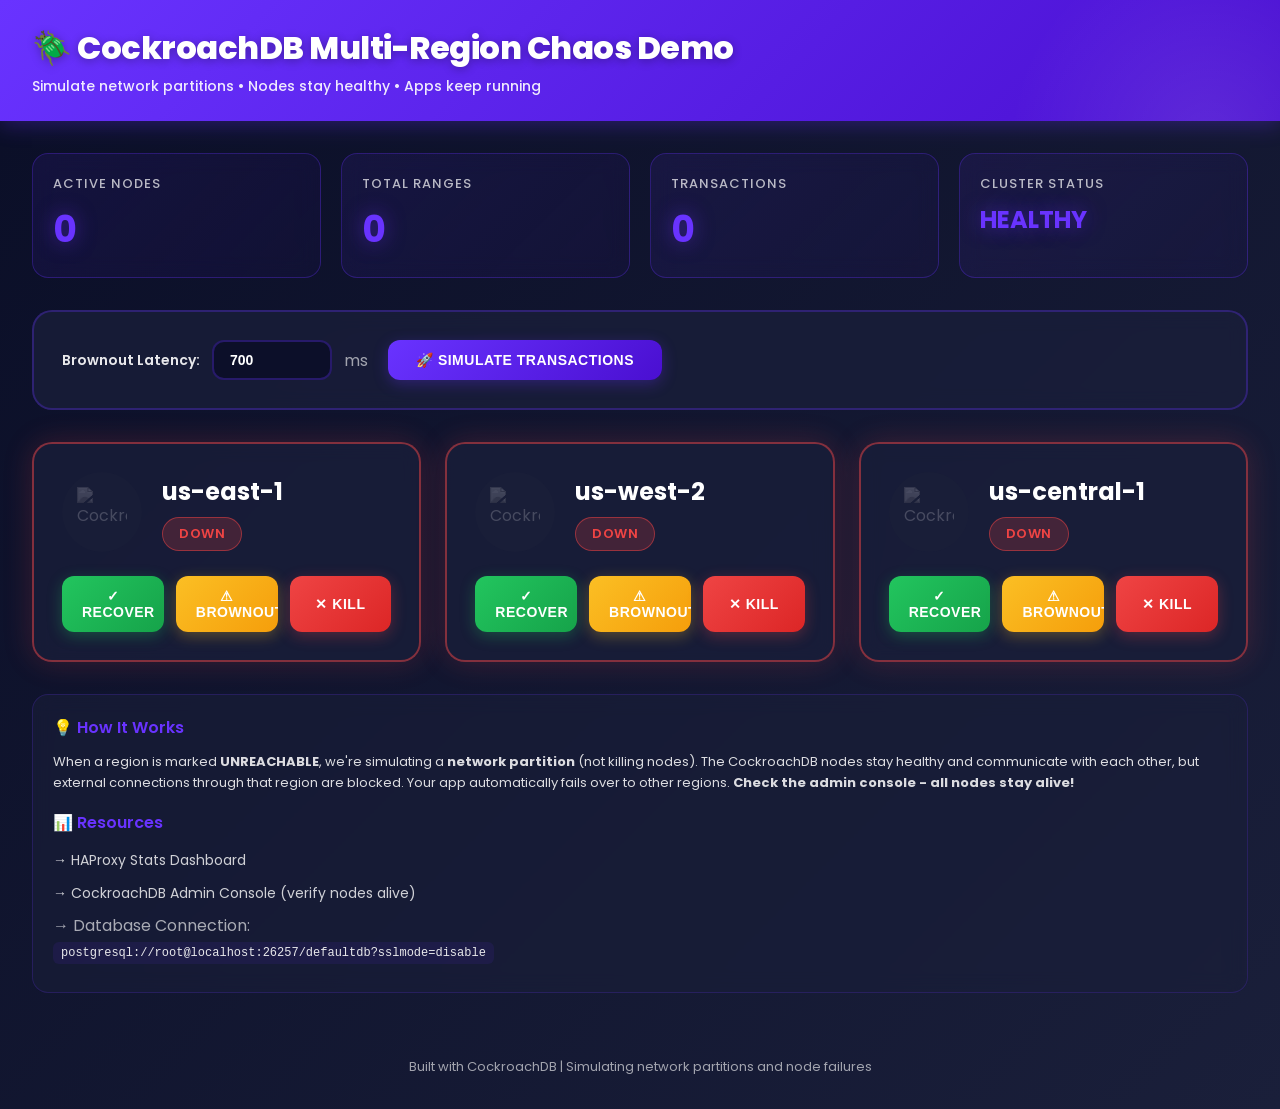
==== backend/static/index.html @ 19d1ca4c "initial commit" ====
<!doctype html>
<html lang="en">
<head>
  <meta charset="utf-8"/>
  <meta name="viewport" content="width=device-width, initial-scale=1"/>
  <title>CockroachDB Multi-Region Chaos Demo</title>
  <link rel="icon" type="image/x-icon" href="/static/favicon.ico">
  <link rel="icon" type="image/svg+xml" href="/static/roach-logo.svg">
  <link rel="preconnect" href="https://fonts.googleapis.com">
  <link href="https://fonts.googleapis.com/css2?family=Poppins:wght@400;500;600;700;800&display=swap" rel="stylesheet">
  <style>
    * { margin: 0; padding: 0; box-sizing: border-box; }
    
    body { 
      font-family: 'Poppins', -apple-system, BlinkMacSystemFont, 'Segoe UI', sans-serif;
      background: linear-gradient(135deg, #0a0e27 0%, #1a1f3a 100%);
      color: #ffffff;
      min-height: 100vh;
      overflow-x: hidden;
    }
    
    .header {
      background: linear-gradient(135deg, #6933FF 0%, #4a0fd1 100%);
      padding: 24px 32px;
      box-shadow: 0 4px 20px rgba(105, 51, 255, 0.3);
      position: relative;
      overflow: hidden;
    }
    
    .header::before {
      content: '';
      position: absolute;
      top: -50%;
      right: -10%;
      width: 400px;
      height: 400px;
      background: radial-gradient(circle, rgba(255,255,255,0.1) 0%, transparent 70%);
      border-radius: 50%;
    }
    
    .header-content {
      max-width: 1400px;
      margin: 0 auto;
      display: flex;
      justify-content: space-between;
      align-items: center;
      position: relative;
      z-index: 1;
    }
    
    .header h1 {
      font-size: 32px;
      font-weight: 800;
      letter-spacing: -0.5px;
      text-shadow: 0 2px 10px rgba(0,0,0,0.3);
    }
    
    .header .subtitle {
      font-size: 14px;
      opacity: 0.9;
      font-weight: 500;
      margin-top: 4px;
    }
    
    .container {
      max-width: 1400px;
      margin: 0 auto;
      padding: 32px;
    }
    
    .metrics-bar {
      display: grid;
      grid-template-columns: repeat(auto-fit, minmax(200px, 1fr));
      gap: 20px;
      margin-bottom: 32px;
    }
    
    .metric-card {
      background: linear-gradient(135deg, rgba(105, 51, 255, 0.1) 0%, rgba(74, 15, 209, 0.05) 100%);
      border: 1px solid rgba(105, 51, 255, 0.3);
      border-radius: 16px;
      padding: 20px;
      backdrop-filter: blur(10px);
      transition: all 0.3s ease;
    }
    
    .metric-card:hover {
      transform: translateY(-2px);
      box-shadow: 0 8px 25px rgba(105, 51, 255, 0.2);
      border-color: rgba(105, 51, 255, 0.6);
    }
    
    .metric-label {
      font-size: 13px;
      font-weight: 500;
      opacity: 0.7;
      text-transform: uppercase;
      letter-spacing: 1px;
      margin-bottom: 8px;
    }
    
    .metric-value {
      font-size: 36px;
      font-weight: 700;
      color: #6933FF;
      text-shadow: 0 0 20px rgba(105, 51, 255, 0.5);
    }
    
    .regions-grid {
      display: grid;
      grid-template-columns: repeat(auto-fit, minmax(380px, 1fr));
      gap: 24px;
      margin-bottom: 32px;
    }
    
    .region-card {
      background: rgba(26, 31, 58, 0.8);
      border: 2px solid rgba(105, 51, 255, 0.2);
      border-radius: 20px;
      padding: 28px;
      transition: all 0.4s ease;
      position: relative;
      overflow: hidden;
      backdrop-filter: blur(10px);
    }
    
    .region-card::before {
      content: '';
      position: absolute;
      top: -50%;
      left: -50%;
      width: 200%;
      height: 200%;
      background: radial-gradient(circle, rgba(105, 51, 255, 0.1) 0%, transparent 70%);
      opacity: 0;
      transition: opacity 0.4s ease;
    }
    
    .region-card:hover::before {
      opacity: 1;
    }
    
    .region-card.status-up {
      border-color: rgba(34, 197, 94, 0.5);
      box-shadow: 0 0 30px rgba(34, 197, 94, 0.2);
    }
    
    .region-card.status-down {
      border-color: rgba(239, 68, 68, 0.5);
      box-shadow: 0 0 30px rgba(239, 68, 68, 0.2);
    }
    
    .region-card.status-degraded {
      border-color: rgba(251, 191, 36, 0.5);
      box-shadow: 0 0 30px rgba(251, 191, 36, 0.2);
    }
    
    .region-header {
      display: flex;
      align-items: center;
      gap: 20px;
      margin-bottom: 24px;
      position: relative;
      z-index: 1;
    }
    
    .roach-container {
      width: 80px;
      height: 80px;
      display: flex;
      align-items: center;
      justify-content: center;
      background: rgba(105, 51, 255, 0.1);
      border-radius: 50%;
      transition: all 0.4s ease;
      position: relative;
    }
    
    .roach-container::before {
      content: '';
      position: absolute;
      inset: -4px;
      border-radius: 50%;
      background: linear-gradient(135deg, rgba(105, 51, 255, 0.5), rgba(34, 197, 94, 0.5));
      opacity: 0;
      transition: opacity 0.4s ease;
      animation: pulse 2s infinite;
    }
    
    .status-up .roach-container::before {
      opacity: 1;
      background: linear-gradient(135deg, rgba(34, 197, 94, 0.5), rgba(34, 197, 94, 0.8));
    }
    
    .status-down .roach-container {
      opacity: 0.4;
      filter: grayscale(1);
    }
    
    .status-degraded .roach-container::before {
      opacity: 1;
      background: linear-gradient(135deg, rgba(251, 191, 36, 0.5), rgba(251, 191, 36, 0.8));
    }
    
    @keyframes pulse {
      0%, 100% { transform: scale(1); opacity: 0.8; }
      50% { transform: scale(1.1); opacity: 0.4; }
    }
    
    @keyframes shake {
      0%, 100% { transform: translateX(0); }
      25% { transform: translateX(-10px) rotate(-5deg); }
      75% { transform: translateX(10px) rotate(5deg); }
    }
    
    .region-card.killing .roach-container {
      animation: shake 0.5s infinite;
    }
    
    .roach-icon {
      width: 50px;
      height: 50px;
      transition: all 0.4s ease;
    }
    
    .status-up .roach-icon {
      filter: drop-shadow(0 0 10px rgba(34, 197, 94, 0.8));
    }
    
    .status-down .roach-icon {
      filter: grayscale(1) opacity(0.5);
    }
    
    .status-degraded .roach-icon {
      filter: drop-shadow(0 0 10px rgba(251, 191, 36, 0.8));
    }
    
    .region-info {
      flex: 1;
    }
    
    .region-name {
      font-size: 24px;
      font-weight: 700;
      margin-bottom: 8px;
    }
    
    .region-status {
      display: inline-block;
      padding: 6px 16px;
      border-radius: 20px;
      font-size: 13px;
      font-weight: 600;
      text-transform: uppercase;
      letter-spacing: 0.5px;
    }
    
    .region-status.up {
      background: rgba(34, 197, 94, 0.2);
      color: #22c55e;
      border: 1px solid rgba(34, 197, 94, 0.5);
    }
    
    .region-status.down {
      background: rgba(239, 68, 68, 0.2);
      color: #ef4444;
      border: 1px solid rgba(239, 68, 68, 0.5);
    }
    
    .region-status.degraded {
      background: rgba(251, 191, 36, 0.2);
      color: #fbbf24;
      border: 1px solid rgba(251, 191, 36, 0.5);
    }
    
    .region-actions {
      display: flex;
      gap: 12px;
      flex-wrap: wrap;
      position: relative;
      z-index: 1;
    }
    
    .btn {
      flex: 1;
      min-width: 100px;
      padding: 12px 20px;
      border: none;
      border-radius: 12px;
      font-size: 14px;
      font-weight: 600;
      cursor: pointer;
      transition: all 0.3s ease;
      text-transform: uppercase;
      letter-spacing: 0.5px;
      position: relative;
      overflow: hidden;
    }
    
    .btn::before {
      content: '';
      position: absolute;
      top: 50%;
      left: 50%;
      width: 0;
      height: 0;
      border-radius: 50%;
      background: rgba(255, 255, 255, 0.3);
      transform: translate(-50%, -50%);
      transition: width 0.6s, height 0.6s;
    }
    
    .btn:active::before {
      width: 300px;
      height: 300px;
    }
    
    .btn-recover {
      background: linear-gradient(135deg, #22c55e 0%, #16a34a 100%);
      color: white;
      box-shadow: 0 4px 15px rgba(34, 197, 94, 0.3);
    }
    
    .btn-recover:hover {
      transform: translateY(-2px);
      box-shadow: 0 6px 25px rgba(34, 197, 94, 0.4);
    }
    
    .btn-brownout {
      background: linear-gradient(135deg, #fbbf24 0%, #f59e0b 100%);
      color: white;
      box-shadow: 0 4px 15px rgba(251, 191, 36, 0.3);
    }
    
    .btn-brownout:hover {
      transform: translateY(-2px);
      box-shadow: 0 6px 25px rgba(251, 191, 36, 0.4);
    }
    
    .btn-kill {
      background: linear-gradient(135deg, #ef4444 0%, #dc2626 100%);
      color: white;
      box-shadow: 0 4px 15px rgba(239, 68, 68, 0.3);
    }
    
    .btn-kill:hover {
      transform: translateY(-2px);
      box-shadow: 0 6px 25px rgba(239, 68, 68, 0.4);
    }
    
    .btn:disabled {
      opacity: 0.5;
      cursor: not-allowed;
      transform: none !important;
    }
    
    .control-panel {
      background: rgba(26, 31, 58, 0.8);
      border: 2px solid rgba(105, 51, 255, 0.3);
      border-radius: 20px;
      padding: 28px;
      margin-bottom: 32px;
      backdrop-filter: blur(10px);
    }
    
    .control-row {
      display: flex;
      gap: 20px;
      align-items: center;
      flex-wrap: wrap;
    }
    
    .control-group {
      display: flex;
      align-items: center;
      gap: 12px;
    }
    
    .control-label {
      font-size: 14px;
      font-weight: 600;
      opacity: 0.9;
    }
    
    input[type="number"] {
      background: rgba(10, 14, 39, 0.8);
      border: 2px solid rgba(105, 51, 255, 0.3);
      border-radius: 12px;
      padding: 10px 16px;
      color: #ffffff;
      font-size: 14px;
      font-weight: 600;
      width: 120px;
      transition: all 0.3s ease;
    }
    
    input[type="number"]:focus {
      outline: none;
      border-color: #6933FF;
      box-shadow: 0 0 20px rgba(105, 51, 255, 0.3);
    }
    
    .btn-simulate {
      background: linear-gradient(135deg, #6933FF 0%, #4a0fd1 100%);
      color: white;
      padding: 12px 28px;
      border: none;
      border-radius: 12px;
      font-size: 14px;
      font-weight: 600;
      cursor: pointer;
      transition: all 0.3s ease;
      text-transform: uppercase;
      letter-spacing: 0.5px;
      box-shadow: 0 4px 15px rgba(105, 51, 255, 0.3);
    }
    
    .btn-simulate:hover {
      transform: translateY(-2px);
      box-shadow: 0 6px 25px rgba(105, 51, 255, 0.5);
    }
    
    .info-panel {
      background: rgba(26, 31, 58, 0.6);
      border: 1px solid rgba(105, 51, 255, 0.2);
      border-radius: 16px;
      padding: 20px;
      backdrop-filter: blur(10px);
    }
    
    .info-title {
      font-size: 16px;
      font-weight: 600;
      margin-bottom: 12px;
      color: #6933FF;
    }
    
    .info-links {
      list-style: none;
    }
    
    .info-links li {
      margin: 8px 0;
    }
    
    .info-links a {
      color: rgba(255, 255, 255, 0.8);
      text-decoration: none;
      font-size: 14px;
      transition: all 0.3s ease;
      display: inline-flex;
      align-items: center;
      gap: 8px;
    }
    
    .info-links a:hover {
      color: #6933FF;
      transform: translateX(4px);
    }
    
    .loading {
      position: relative;
      opacity: 0.6;
      pointer-events: none;
    }
    
    .loading::after {
      content: '';
      position: absolute;
      top: 50%;
      left: 50%;
      width: 30px;
      height: 30px;
      margin: -15px 0 0 -15px;
      border: 3px solid rgba(105, 51, 255, 0.3);
      border-top-color: #6933FF;
      border-radius: 50%;
      animation: spin 0.8s linear infinite;
    }
    
    @keyframes spin {
      to { transform: rotate(360deg); }
    }
    
    .footer {
      text-align: center;
      padding: 32px;
      opacity: 0.6;
      font-size: 13px;
    }
  </style>
</head>
<body>
  <div class="header">
    <div class="header-content">
      <div>
        <h1>🪲 CockroachDB Multi-Region Chaos Demo</h1>
        <div class="subtitle">Simulate network partitions • Nodes stay healthy • Apps keep running</div>
      </div>
    </div>
  </div>

  <div class="container">
    <div class="metrics-bar">
      <div class="metric-card">
        <div class="metric-label">Active Nodes</div>
        <div class="metric-value" id="metric-nodes">0</div>
      </div>
      <div class="metric-card">
        <div class="metric-label">Total Ranges</div>
        <div class="metric-value" id="metric-ranges">0</div>
      </div>
      <div class="metric-card">
        <div class="metric-label">Transactions</div>
        <div class="metric-value" id="metric-transactions">0</div>
      </div>
      <div class="metric-card">
        <div class="metric-label">Cluster Status</div>
        <div class="metric-value" id="metric-status" style="font-size: 24px;">HEALTHY</div>
      </div>
    </div>

    <div class="control-panel">
      <div class="control-row">
        <div class="control-group">
          <label class="control-label">Brownout Latency:</label>
          <input id="latency" type="number" min="50" max="5000" step="50" value="700" />
          <span style="opacity: 0.6;">ms</span>
        </div>
        <button class="btn-simulate" onclick="simulateWrites()">🚀 Simulate Transactions</button>
      </div>
    </div>

    <div class="regions-grid">
      <div class="region-card status-down" id="card-us-east-1">
        <div class="region-header">
          <div class="roach-container">
            <img src="/static/roach-logo.svg" alt="CockroachDB" class="roach-icon" />
          </div>
          <div class="region-info">
            <div class="region-name">us-east-1</div>
            <span class="region-status down" id="status-us-east-1">DOWN</span>
          </div>
        </div>
        <div class="region-actions">
          <button class="btn btn-recover" onclick="action('us-east-1','recover')">✓ Recover</button>
          <button class="btn btn-brownout" onclick="action('us-east-1','brownout')">⚠ Brownout</button>
          <button class="btn btn-kill" onclick="action('us-east-1','kill')">✕ Kill</button>
        </div>
      </div>

      <div class="region-card status-down" id="card-us-west-2">
        <div class="region-header">
          <div class="roach-container">
            <img src="/static/roach-logo.svg" alt="CockroachDB" class="roach-icon" />
          </div>
          <div class="region-info">
            <div class="region-name">us-west-2</div>
            <span class="region-status down" id="status-us-west-2">DOWN</span>
          </div>
        </div>
        <div class="region-actions">
          <button class="btn btn-recover" onclick="action('us-west-2','recover')">✓ Recover</button>
          <button class="btn btn-brownout" onclick="action('us-west-2','brownout')">⚠ Brownout</button>
          <button class="btn btn-kill" onclick="action('us-west-2','kill')">✕ Kill</button>
        </div>
      </div>

      <div class="region-card status-down" id="card-us-central-1">
        <div class="region-header">
          <div class="roach-container">
            <img src="/static/roach-logo.svg" alt="CockroachDB" class="roach-icon" />
          </div>
          <div class="region-info">
            <div class="region-name">us-central-1</div>
            <span class="region-status down" id="status-us-central-1">DOWN</span>
          </div>
        </div>
        <div class="region-actions">
          <button class="btn btn-recover" onclick="action('us-central-1','recover')">✓ Recover</button>
          <button class="btn btn-brownout" onclick="action('us-central-1','brownout')">⚠ Brownout</button>
          <button class="btn btn-kill" onclick="action('us-central-1','kill')">✕ Kill</button>
        </div>
      </div>
    </div>

    <div class="info-panel">
      <div class="info-title">💡 How It Works</div>
      <p style="opacity: 0.85; font-size: 13px; line-height: 1.6; margin-bottom: 16px;">
        When a region is marked <strong>UNREACHABLE</strong>, we're simulating a <strong>network partition</strong> (not killing nodes). 
        The CockroachDB nodes stay healthy and communicate with each other, but external connections through that region are blocked. 
        Your app automatically fails over to other regions. <strong>Check the admin console - all nodes stay alive!</strong>
      </p>
      <div class="info-title" style="margin-top: 16px;">📊 Resources</div>
      <ul class="info-links">
        <li><a href="http://localhost:8404/stats" target="_blank">→ HAProxy Stats Dashboard</a></li>
        <li><a href="http://localhost:8080" target="_blank">→ CockroachDB Admin Console (verify nodes alive)</a></li>
        <li style="opacity: 0.9; margin-left: 0;">
          <span style="opacity: 0.7;">→ Database Connection:</span><br>
          <code style="background: rgba(105, 51, 255, 0.1); padding: 4px 8px; border-radius: 6px; font-size: 12px; display: inline-block; margin-top: 4px;">postgresql://root@localhost:26257/defaultdb?sslmode=disable</code>
        </li>
      </ul>
    </div>
  </div>

  <div class="footer">
    Built with CockroachDB | Simulating network partitions and node failures
  </div>

  <script>
    let isActionInProgress = false;

    async function call(path, opts={method:'POST'}) {
      const res = await fetch(path, opts);
      return res.json();
    }

    async function refresh() {
      try {
        const [statusData, healthData, transData] = await Promise.all([
          fetch('/api/status').then(r => r.json()),
          fetch('/api/cluster-health').then(r => r.json()),
          fetch('/api/transactions').then(r => r.json())
        ]);

        let upCount = 0;
        for (const [region, info] of Object.entries(statusData)) {
          const card = document.getElementById('card-' + region);
          const statusEl = document.getElementById('status-' + region);
          if (!card || !statusEl) continue;

          card.classList.remove('status-up', 'status-down', 'status-degraded');
          statusEl.classList.remove('up', 'down', 'degraded');

          if (info.up) {
            upCount++;
            card.classList.add('status-up');
            statusEl.classList.add('up');
            statusEl.textContent = 'REACHABLE';
          } else {
            card.classList.add('status-down');
            statusEl.classList.add('down');
            statusEl.textContent = 'UNREACHABLE';
          }
        }

        document.getElementById('metric-nodes').textContent = healthData.nodes || 0;
        document.getElementById('metric-ranges').textContent = healthData.ranges || 0;
        document.getElementById('metric-transactions').textContent = transData.count || 0;
        
        const statusText = upCount === 3 ? 'HEALTHY' : upCount > 0 ? 'DEGRADED' : 'CRITICAL';
        document.getElementById('metric-status').textContent = statusText;

      } catch (e) {
        console.error('Refresh error:', e);
      }
    }

    async function action(region, kind) {
      if (isActionInProgress) return;
      isActionInProgress = true;

      const card = document.getElementById('card-' + region);
      const buttons = card.querySelectorAll('.btn');
      buttons.forEach(b => b.disabled = true);

      if (kind === 'kill') {
        card.classList.add('killing');
      }

      try {
        const ms = document.getElementById('latency').value || 700;
        const path = kind === 'brownout' ? `/api/brownout/${region}?ms=${ms}` : `/api/${kind}/${region}`;
        await call(path);
        
        const delay = 1000;
        setTimeout(async () => {
          await refresh();
          card.classList.remove('killing');
          buttons.forEach(b => b.disabled = false);
          isActionInProgress = false;
        }, delay);
      } catch (e) {
        console.error('Action error:', e);
        card.classList.remove('killing');
        buttons.forEach(b => b.disabled = false);
        isActionInProgress = false;
      }
    }

    async function simulateWrites() {
      try {
        const btn = event.target;
        btn.disabled = true;
        btn.textContent = '⚡ Simulating...';
        
        await call('/api/simulate-writes?count=20');
        
        btn.textContent = '✓ Complete!';
        setTimeout(() => {
          btn.disabled = false;
          btn.textContent = '🚀 Simulate Transactions';
        }, 2000);
      } catch (e) {
        console.error('Simulate error:', e);
        event.target.disabled = false;
        event.target.textContent = '🚀 Simulate Transactions';
      }
    }

    setInterval(refresh, 1000);
    window.addEventListener('load', () => {
      refresh();
      setTimeout(refresh, 500);
    });
  </script>
</body>
</html>
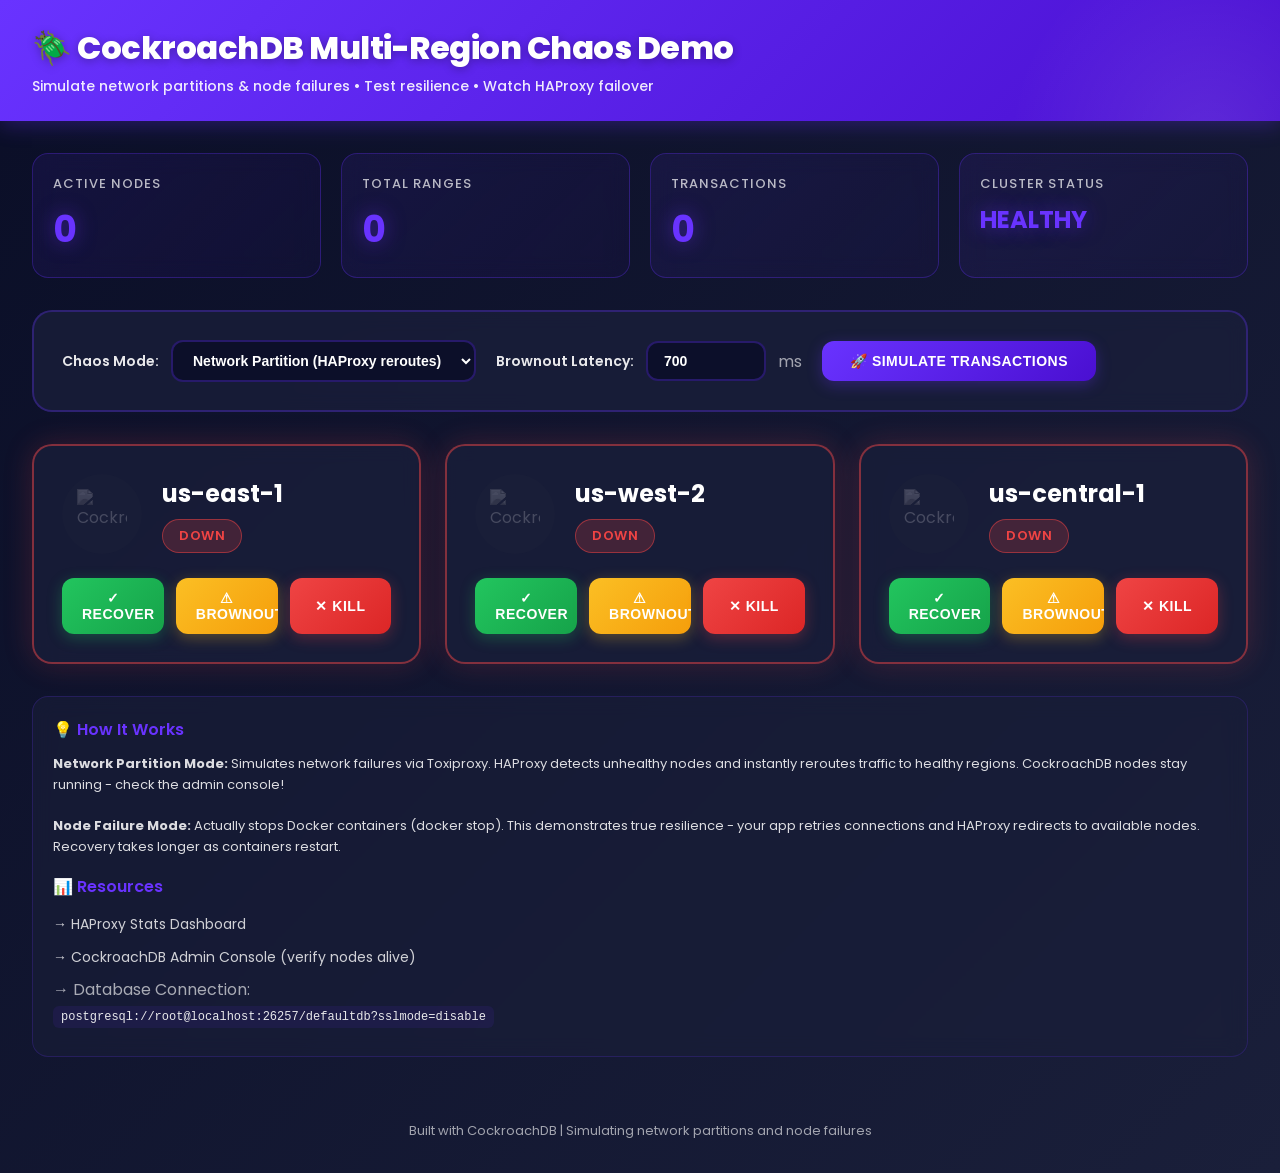
==== commit faf3055f: "updated apis and ui with docker commands and node failure simulations" ====
--- a/backend/static/index.html
+++ b/backend/static/index.html
@@ -400,6 +400,30 @@
       box-shadow: 0 0 20px rgba(105, 51, 255, 0.3);
     }
     
+    select {
+      background: rgba(10, 14, 39, 0.8);
+      border: 2px solid rgba(105, 51, 255, 0.3);
+      border-radius: 12px;
+      padding: 10px 16px;
+      color: #ffffff;
+      font-size: 14px;
+      font-weight: 600;
+      min-width: 200px;
+      transition: all 0.3s ease;
+      cursor: pointer;
+    }
+    
+    select:focus {
+      outline: none;
+      border-color: #6933FF;
+      box-shadow: 0 0 20px rgba(105, 51, 255, 0.3);
+    }
+    
+    select option {
+      background: #0a0e27;
+      color: #ffffff;
+    }
+    
     .btn-simulate {
       background: linear-gradient(135deg, #6933FF 0%, #4a0fd1 100%);
       color: white;
@@ -495,7 +519,7 @@
     <div class="header-content">
       <div>
         <h1>🪲 CockroachDB Multi-Region Chaos Demo</h1>
-        <div class="subtitle">Simulate network partitions • Nodes stay healthy • Apps keep running</div>
+        <div class="subtitle">Simulate network partitions & node failures • Test resilience • Watch HAProxy failover</div>
       </div>
     </div>
   </div>
@@ -522,6 +546,13 @@
 
     <div class="control-panel">
       <div class="control-row">
+        <div class="control-group">
+          <label class="control-label">Chaos Mode:</label>
+          <select id="chaos-mode">
+            <option value="partition">Network Partition (HAProxy reroutes)</option>
+            <option value="nodes">Node Failure (Actual stop/start)</option>
+          </select>
+        </div>
         <div class="control-group">
           <label class="control-label">Brownout Latency:</label>
           <input id="latency" type="number" min="50" max="5000" step="50" value="700" />
@@ -587,9 +618,8 @@
     <div class="info-panel">
       <div class="info-title">💡 How It Works</div>
       <p style="opacity: 0.85; font-size: 13px; line-height: 1.6; margin-bottom: 16px;">
-        When a region is marked <strong>UNREACHABLE</strong>, we're simulating a <strong>network partition</strong> (not killing nodes). 
-        The CockroachDB nodes stay healthy and communicate with each other, but external connections through that region are blocked. 
-        Your app automatically fails over to other regions. <strong>Check the admin console - all nodes stay alive!</strong>
+        <strong>Network Partition Mode:</strong> Simulates network failures via Toxiproxy. HAProxy detects unhealthy nodes and instantly reroutes traffic to healthy regions. CockroachDB nodes stay running - check the admin console!<br><br>
+        <strong>Node Failure Mode:</strong> Actually stops Docker containers (docker stop). This demonstrates true resilience - your app retries connections and HAProxy redirects to available nodes. Recovery takes longer as containers restart.
       </p>
       <div class="info-title" style="margin-top: 16px;">📊 Resources</div>
       <ul class="info-links">
@@ -669,11 +699,23 @@
       }
 
       try {
+        const chaosMode = document.getElementById('chaos-mode').value;
         const ms = document.getElementById('latency').value || 700;
-        const path = kind === 'brownout' ? `/api/brownout/${region}?ms=${ms}` : `/api/${kind}/${region}`;
+        
+        let path;
+        if (kind === 'brownout') {
+          path = `/api/brownout/${region}?ms=${ms}`;
+        } else if (kind === 'kill') {
+          path = chaosMode === 'nodes' ? `/api/kill-nodes/${region}` : `/api/kill/${region}`;
+        } else if (kind === 'recover') {
+          path = chaosMode === 'nodes' ? `/api/recover-nodes/${region}` : `/api/recover/${region}`;
+        } else {
+          path = `/api/${kind}/${region}`;
+        }
+        
         await call(path);
         
-        const delay = 1000;
+        const delay = chaosMode === 'nodes' ? 3000 : 1000;
         setTimeout(async () => {
           await refresh();
           card.classList.remove('killing');
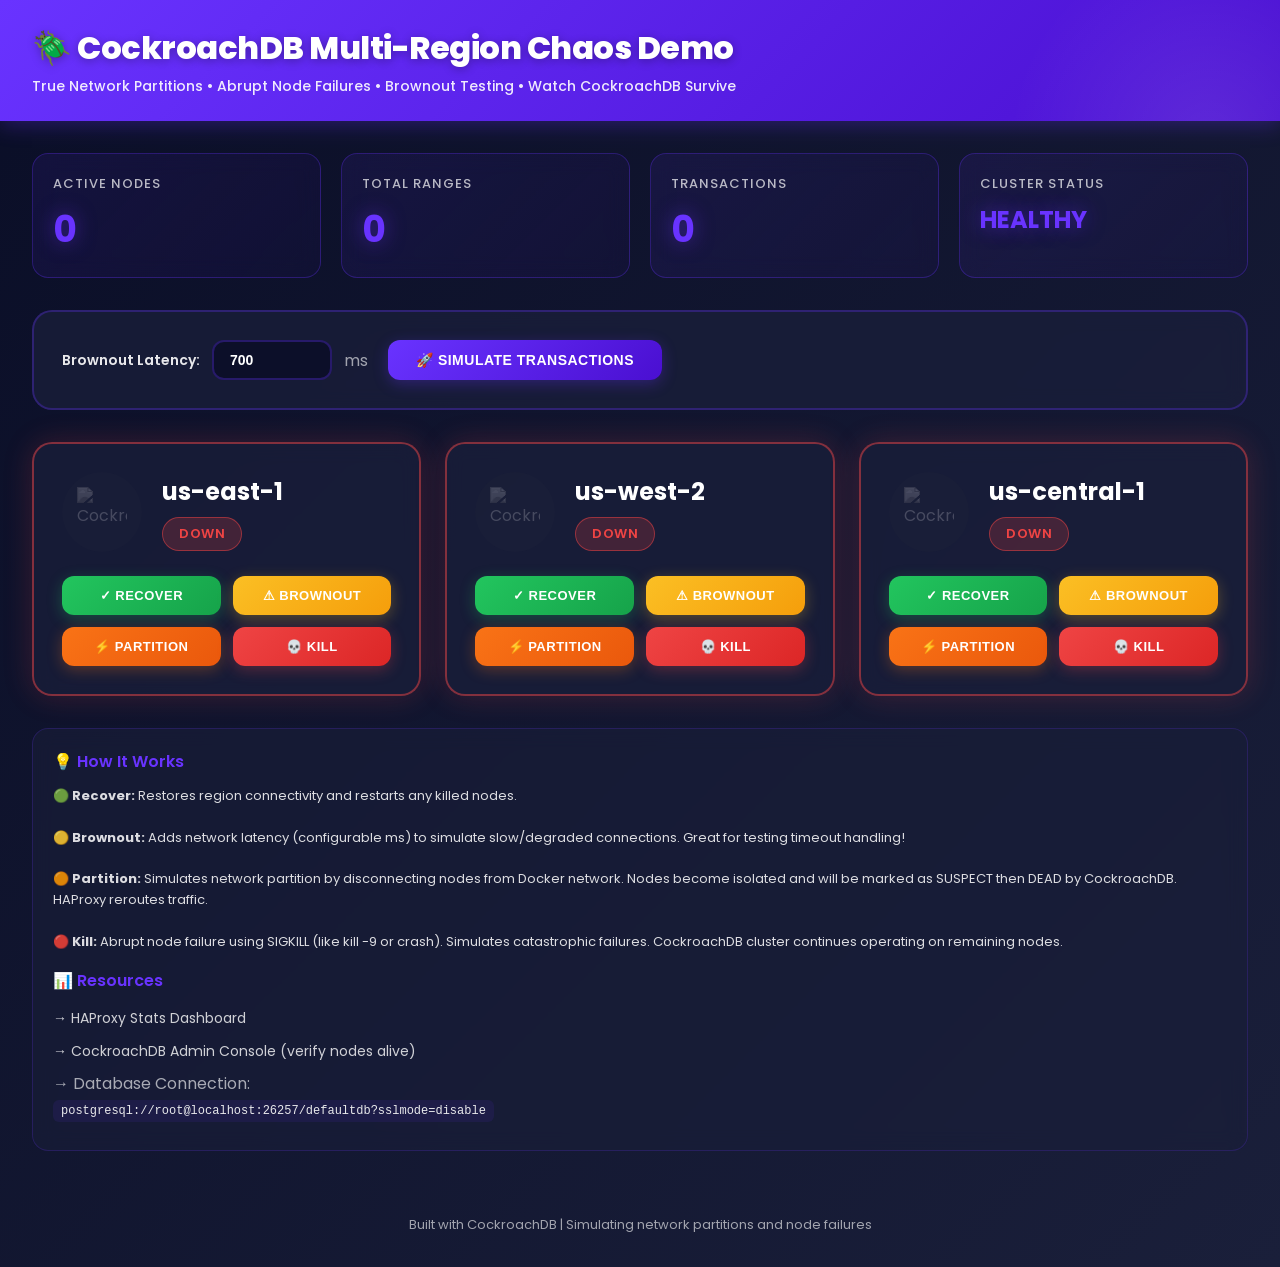
==== commit 361fd185: "updated chaos logic" ====
--- a/backend/static/index.html
+++ b/backend/static/index.html
@@ -274,20 +274,18 @@
     }
     
     .region-actions {
-      display: flex;
+      display: grid;
+      grid-template-columns: 1fr 1fr;
       gap: 12px;
-      flex-wrap: wrap;
       position: relative;
       z-index: 1;
     }
     
     .btn {
-      flex: 1;
-      min-width: 100px;
-      padding: 12px 20px;
+      padding: 12px 16px;
       border: none;
       border-radius: 12px;
-      font-size: 14px;
+      font-size: 13px;
       font-weight: 600;
       cursor: pointer;
       transition: all 0.3s ease;
@@ -335,6 +333,17 @@
     .btn-brownout:hover {
       transform: translateY(-2px);
       box-shadow: 0 6px 25px rgba(251, 191, 36, 0.4);
+    }
+    
+    .btn-partition {
+      background: linear-gradient(135deg, #f97316 0%, #ea580c 100%);
+      color: white;
+      box-shadow: 0 4px 15px rgba(249, 115, 22, 0.3);
+    }
+    
+    .btn-partition:hover {
+      transform: translateY(-2px);
+      box-shadow: 0 6px 25px rgba(249, 115, 22, 0.4);
     }
     
     .btn-kill {
@@ -519,7 +528,7 @@
     <div class="header-content">
       <div>
         <h1>🪲 CockroachDB Multi-Region Chaos Demo</h1>
-        <div class="subtitle">Simulate network partitions & node failures • Test resilience • Watch HAProxy failover</div>
+        <div class="subtitle">True Network Partitions • Abrupt Node Failures • Brownout Testing • Watch CockroachDB Survive</div>
       </div>
     </div>
   </div>
@@ -546,13 +555,6 @@
 
     <div class="control-panel">
       <div class="control-row">
-        <div class="control-group">
-          <label class="control-label">Chaos Mode:</label>
-          <select id="chaos-mode">
-            <option value="partition">Network Partition (HAProxy reroutes)</option>
-            <option value="nodes">Node Failure (Actual stop/start)</option>
-          </select>
-        </div>
         <div class="control-group">
           <label class="control-label">Brownout Latency:</label>
           <input id="latency" type="number" min="50" max="5000" step="50" value="700" />
@@ -576,7 +578,8 @@
         <div class="region-actions">
           <button class="btn btn-recover" onclick="action('us-east-1','recover')">✓ Recover</button>
           <button class="btn btn-brownout" onclick="action('us-east-1','brownout')">⚠ Brownout</button>
-          <button class="btn btn-kill" onclick="action('us-east-1','kill')">✕ Kill</button>
+          <button class="btn btn-partition" onclick="action('us-east-1','partition')">⚡ Partition</button>
+          <button class="btn btn-kill" onclick="action('us-east-1','kill')">💀 Kill</button>
         </div>
       </div>
 
@@ -593,7 +596,8 @@
         <div class="region-actions">
           <button class="btn btn-recover" onclick="action('us-west-2','recover')">✓ Recover</button>
           <button class="btn btn-brownout" onclick="action('us-west-2','brownout')">⚠ Brownout</button>
-          <button class="btn btn-kill" onclick="action('us-west-2','kill')">✕ Kill</button>
+          <button class="btn btn-partition" onclick="action('us-west-2','partition')">⚡ Partition</button>
+          <button class="btn btn-kill" onclick="action('us-west-2','kill')">💀 Kill</button>
         </div>
       </div>
 
@@ -610,7 +614,8 @@
         <div class="region-actions">
           <button class="btn btn-recover" onclick="action('us-central-1','recover')">✓ Recover</button>
           <button class="btn btn-brownout" onclick="action('us-central-1','brownout')">⚠ Brownout</button>
-          <button class="btn btn-kill" onclick="action('us-central-1','kill')">✕ Kill</button>
+          <button class="btn btn-partition" onclick="action('us-central-1','partition')">⚡ Partition</button>
+          <button class="btn btn-kill" onclick="action('us-central-1','kill')">💀 Kill</button>
         </div>
       </div>
     </div>
@@ -618,16 +623,18 @@
     <div class="info-panel">
       <div class="info-title">💡 How It Works</div>
       <p style="opacity: 0.85; font-size: 13px; line-height: 1.6; margin-bottom: 16px;">
-        <strong>Network Partition Mode:</strong> Simulates network failures via Toxiproxy. HAProxy detects unhealthy nodes and instantly reroutes traffic to healthy regions. CockroachDB nodes stay running - check the admin console!<br><br>
-        <strong>Node Failure Mode:</strong> Actually stops Docker containers (docker stop). This demonstrates true resilience - your app retries connections and HAProxy redirects to available nodes. Recovery takes longer as containers restart.
+        <strong>🟢 Recover:</strong> Restores region connectivity and restarts any killed nodes.<br><br>
+        <strong>🟡 Brownout:</strong> Adds network latency (configurable ms) to simulate slow/degraded connections. Great for testing timeout handling!<br><br>
+        <strong>🟠 Partition:</strong> Simulates network partition by disconnecting nodes from Docker network. Nodes become isolated and will be marked as SUSPECT then DEAD by CockroachDB. HAProxy reroutes traffic.<br><br>
+        <strong>🔴 Kill:</strong> Abrupt node failure using SIGKILL (like kill -9 or crash). Simulates catastrophic failures. CockroachDB cluster continues operating on remaining nodes.
       </p>
       <div class="info-title" style="margin-top: 16px;">📊 Resources</div>
       <ul class="info-links">
-        <li><a href="http://localhost:8404/stats" target="_blank">→ HAProxy Stats Dashboard</a></li>
-        <li><a href="http://localhost:8080" target="_blank">→ CockroachDB Admin Console (verify nodes alive)</a></li>
+        <li><a id="haproxy-link" href="#" target="_blank">→ HAProxy Stats Dashboard</a></li>
+        <li><a id="crdb-link" href="#" target="_blank">→ CockroachDB Admin Console (verify nodes alive)</a></li>
         <li style="opacity: 0.9; margin-left: 0;">
           <span style="opacity: 0.7;">→ Database Connection:</span><br>
-          <code style="background: rgba(105, 51, 255, 0.1); padding: 4px 8px; border-radius: 6px; font-size: 12px; display: inline-block; margin-top: 4px;">postgresql://root@localhost:26257/defaultdb?sslmode=disable</code>
+          <code id="db-conn-string" style="background: rgba(105, 51, 255, 0.1); padding: 4px 8px; border-radius: 6px; font-size: 12px; display: inline-block; margin-top: 4px;">Loading...</code>
         </li>
       </ul>
     </div>
@@ -639,10 +646,26 @@
 
   <script>
     let isActionInProgress = false;
+    let appConfig = null;
 
     async function call(path, opts={method:'POST'}) {
       const res = await fetch(path, opts);
       return res.json();
+    }
+
+    async function loadConfig() {
+      try {
+        appConfig = await fetch('/api/config').then(r => r.json());
+        document.getElementById('haproxy-link').href = appConfig.haproxy_stats_url;
+        document.getElementById('crdb-link').href = appConfig.crdb_admin_url;
+        document.getElementById('db-conn-string').textContent = appConfig.db_connection_string;
+      } catch (e) {
+        console.error('Failed to load config:', e);
+        // Fallback to localhost
+        document.getElementById('haproxy-link').href = 'http://localhost:8404/stats';
+        document.getElementById('crdb-link').href = 'http://localhost:8080';
+        document.getElementById('db-conn-string').textContent = 'postgresql://root@localhost:26257/defaultdb?sslmode=disable';
+      }
     }
 
     async function refresh() {
@@ -694,28 +717,30 @@
       const buttons = card.querySelectorAll('.btn');
       buttons.forEach(b => b.disabled = true);
 
-      if (kind === 'kill') {
+      if (kind === 'kill' || kind === 'partition') {
         card.classList.add('killing');
       }
 
       try {
-        const chaosMode = document.getElementById('chaos-mode').value;
         const ms = document.getElementById('latency').value || 700;
         
         let path;
         if (kind === 'brownout') {
           path = `/api/brownout/${region}?ms=${ms}`;
+        } else if (kind === 'partition') {
+          path = `/api/partition/${region}`;
         } else if (kind === 'kill') {
-          path = chaosMode === 'nodes' ? `/api/kill-nodes/${region}` : `/api/kill/${region}`;
+          path = `/api/kill/${region}`;
         } else if (kind === 'recover') {
-          path = chaosMode === 'nodes' ? `/api/recover-nodes/${region}` : `/api/recover/${region}`;
+          path = `/api/recover/${region}`;
         } else {
           path = `/api/${kind}/${region}`;
         }
         
         await call(path);
         
-        const delay = chaosMode === 'nodes' ? 3000 : 1000;
+        // Give more time for kill/partition operations to settle
+        const delay = (kind === 'kill' || kind === 'partition') ? 3000 : 1000;
         setTimeout(async () => {
           await refresh();
           card.classList.remove('killing');
@@ -752,6 +777,7 @@
 
     setInterval(refresh, 1000);
     window.addEventListener('load', () => {
+      loadConfig();
       refresh();
       setTimeout(refresh, 500);
     });
